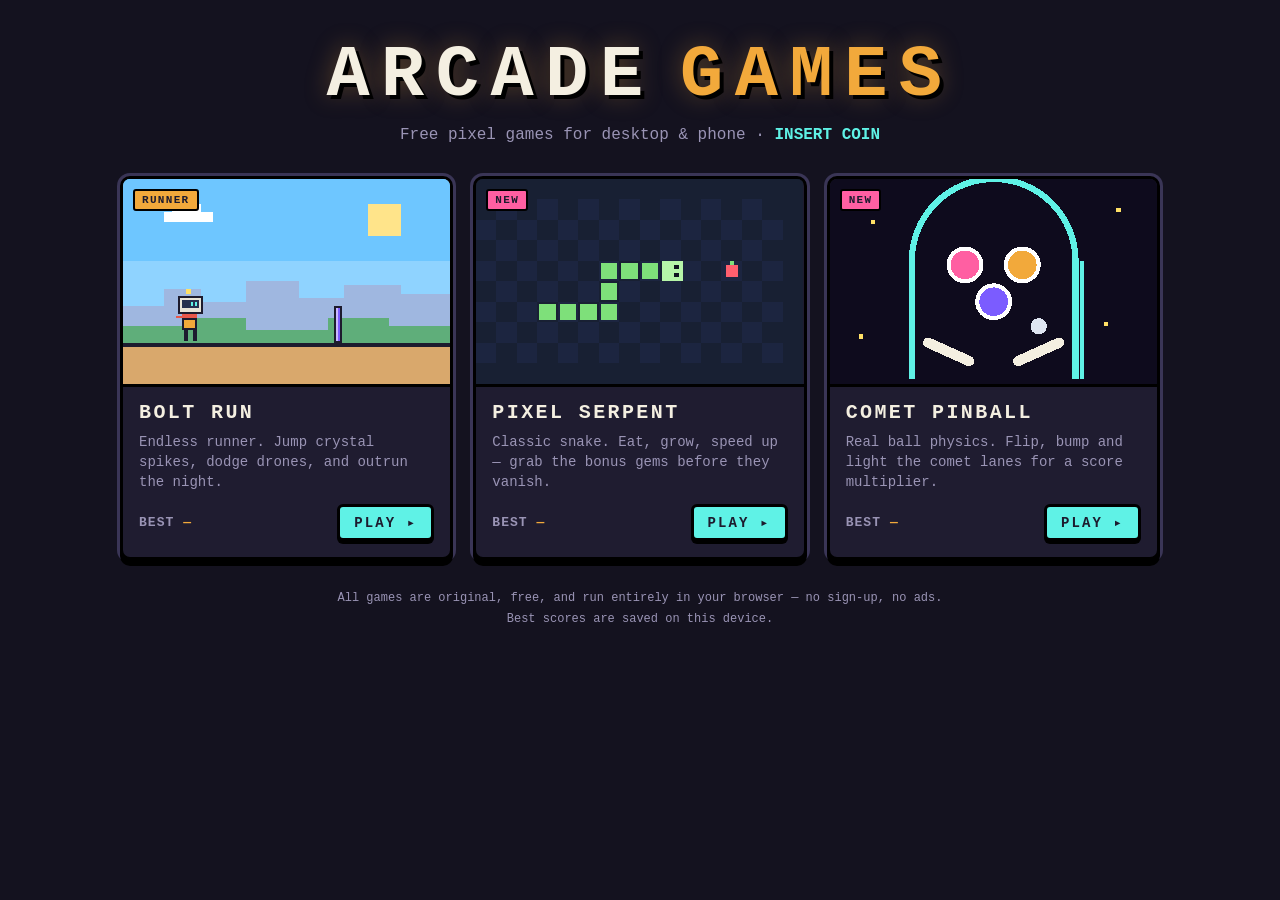
==== index.html @ b9a2b7dc "Arcade homepage, shared styles and sound" ====
<!doctype html>
<html lang="en">
<head>
  <meta charset="utf-8">
  <meta name="viewport" content="width=device-width, initial-scale=1, viewport-fit=cut">
  <meta name="theme-color" content="#14121f">
  <meta name="description" content="Arcade Games — free pixel-art browser games: Bolt Run, Pixel Serpent and Comet Pinball. Play on desktop or phone.">
  <meta name="apple-mobile-web-app-capable" content="yes">
  <meta name="mobile-web-app-capable" content="yes">
  <meta name="apple-mobile-web-app-status-bar-style" content="black-translucent">
  <meta name="apple-mobile-web-app-title" content="Arcade">
  <title>Arcade Games</title>
  <link rel="stylesheet" href="shared.css">
  <style>
    body { display: flex; justify-content: center; }
    .home { width: min(100%, 1040px); display: flex; flex-direction: column; gap: 28px; padding-bottom: 24px; }

    .hero { text-align: center; padding: 28px 0 4px; }
    .marquee {
      margin: 0;
      font-size: clamp(34px, 9vw, 72px);
      font-weight: 900;
      letter-spacing: 0.16em;
      line-height: 1;
      text-shadow: 4px 4px 0 #000, 0 0 24px rgba(242, 169, 59, 0.35);
    }
    .marquee span { color: var(--accent); margin-left: 0.35em; }
    @media (max-width: 520px) { .marquee span { display: block; margin: 0.15em 0 0; } }
    .tagline { margin: 14px 0 0; color: var(--muted); font-size: clamp(13px, 2.6vw, 16px); }
    .blink { animation: blink 1.1s steps(2) infinite; color: var(--accent-2); font-weight: 900; }
    @keyframes blink { 50% { opacity: 0; } }

    .grid {
      display: grid;
      grid-template-columns: repeat(auto-fit, minmax(260px, 1fr));
      gap: 20px;
    }

    .card {
      position: relative;
      display: flex;
      flex-direction: column;
      background: var(--panel);
      border: 3px solid #000;
      border-radius: 10px;
      box-shadow: 0 6px 0 #000, 0 0 0 3px var(--line);
      overflow: hidden;
      color: var(--ink);
      text-decoration: none;
      transition: transform 0.12s, box-shadow 0.12s;
    }
    .card:hover, .card:focus-visible { transform: translateY(-4px); box-shadow: 0 10px 0 #000, 0 0 0 3px var(--accent); outline: none; }
    .card:active { transform: translateY(2px); box-shadow: 0 3px 0 #000, 0 0 0 3px var(--accent); }

    .thumb { aspect-ratio: 16 / 10; display: block; width: 100%; image-rendering: pixelated; border-bottom: 3px solid #000; }
    .thumb svg { width: 100%; height: 100%; display: block; shape-rendering: crispEdges; }

    .card-body { padding: 14px 16px 16px; display: flex; flex-direction: column; gap: 8px; flex: 1; }
    .card h2 { margin: 0; font-size: 20px; letter-spacing: 0.12em; }
    .card p { margin: 0; color: var(--muted); font-size: 14px; line-height: 1.45; flex: 1; }
    .meta { display: flex; align-items: center; justify-content: space-between; gap: 8px; margin-top: 4px; }
    .best { font-size: 13px; font-weight: 700; color: var(--muted); letter-spacing: 0.08em; }
    .best b { color: var(--accent); }
    .play {
      font-weight: 900;
      letter-spacing: 0.15em;
      font-size: 14px;
      color: #1d1b2e;
      background: var(--accent-2);
      padding: 7px 14px;
      border: 3px solid #000;
      border-radius: 6px;
      box-shadow: 0 3px 0 #000;
    }
    .tag {
      position: absolute; top: 10px; left: 10px;
      font-size: 11px; font-weight: 900; letter-spacing: 0.12em;
      padding: 3px 7px; border-radius: 3px; border: 2px solid #000;
      color: #1d1b2e; background: var(--accent);
    }
    .tag.new { background: var(--pink); }

    footer { text-align: center; color: var(--muted); font-size: 12px; line-height: 1.7; }

    @media (prefers-reduced-motion: reduce) { .blink { animation: none; } .card { transition: none; } }
  </style>
</head>
<body>
  <main class="home">
    <header class="hero">
      <h1 class="marquee">ARCADE<span>GAMES</span></h1>
      <p class="tagline">Free pixel games for desktop &amp; phone · <span class="blink">INSERT COIN</span></p>
    </header>

    <section class="grid" aria-label="Games">
      <!-- Bolt Run lives in its own repo; link stays the same. -->
      <a class="card" href="https://prathameshbodhankar.github.io/bolt-run/" data-game="bolt-run">
        <span class="tag">RUNNER</span>
        <span class="thumb" aria-hidden="true">
          <svg viewBox="0 0 160 100">
            <rect width="160" height="100" fill="#8fd3ff"/>
            <rect y="0" width="160" height="40" fill="#6ec6ff"/>
            <rect x="120" y="12" width="16" height="16" fill="#ffe48a"/>
            <rect x="20" y="16" width="24" height="5" fill="#fff"/><rect x="24" y="12" width="14" height="4" fill="#fff"/>
            <path d="M0 62h20v-8h18v6h22v-10h26v8h22v-6h28v4h24v40H0z" fill="#9fb7e0"/>
            <path d="M0 72h30v-4h30v6h40v-6h30v4h30v24H0z" fill="#5fae7a"/>
            <rect y="80" width="160" height="20" fill="#d9a86c"/><rect y="80" width="160" height="2" fill="#1d1b2e"/>
            <!-- robot -->
            <g transform="translate(26 54)">
              <rect x="5" y="0" width="2" height="2" fill="#ffe066"/>
              <rect x="1" y="3" width="12" height="9" fill="#1d1b2e"/><rect x="2" y="4" width="10" height="7" fill="#e8e4d8"/>
              <rect x="3" y="5" width="8" height="4" fill="#26304f"/><rect x="7" y="6" width="1" height="2" fill="#5ff2e6"/><rect x="9" y="6" width="1" height="2" fill="#5ff2e6"/>
              <rect x="3" y="12" width="7" height="2" fill="#e8574a"/><rect x="0" y="13" width="3" height="1" fill="#e8574a"/>
              <rect x="3" y="14" width="7" height="6" fill="#1d1b2e"/><rect x="4" y="15" width="5" height="4" fill="#f2a93b"/>
              <rect x="4" y="20" width="2" height="5" fill="#1d1b2e"/><rect x="8" y="20" width="2" height="5" fill="#1d1b2e"/>
            </g>
            <g transform="translate(100 62)"><rect x="3" y="0" width="4" height="18" fill="#1d1b2e"/><rect x="4" y="1" width="2" height="16" fill="#7b5cff"/><rect x="4" y="1" width="1" height="16" fill="#c9b8ff"/></g>
          </svg>
        </span>
        <span class="card-body">
          <h2>BOLT RUN</h2>
          <p>Endless runner. Jump crystal spikes, dodge drones, and outrun the night.</p>
          <span class="meta"><span class="best">BEST <b data-hi="boltrun.hi">—</b></span><span class="play">PLAY ▸</span></span>
        </span>
      </a>

      <a class="card" href="snake/" data-game="snake">
        <span class="tag new">NEW</span>
        <span class="thumb" aria-hidden="true">
          <svg viewBox="0 0 160 100">
            <rect width="160" height="100" fill="#10131f"/>
            <g fill="#182033">
              <rect x="0" y="0" width="160" height="100"/>
            </g>
            <g fill="#1c2540">
              <rect x="10" y="10" width="10" height="10"/><rect x="30" y="10" width="10" height="10"/><rect x="50" y="10" width="10" height="10"/><rect x="70" y="10" width="10" height="10"/><rect x="90" y="10" width="10" height="10"/><rect x="110" y="10" width="10" height="10"/><rect x="130" y="10" width="10" height="10"/>
              <rect x="0" y="20" width="10" height="10"/><rect x="20" y="20" width="10" height="10"/><rect x="40" y="20" width="10" height="10"/><rect x="60" y="20" width="10" height="10"/><rect x="80" y="20" width="10" height="10"/><rect x="100" y="20" width="10" height="10"/><rect x="120" y="20" width="10" height="10"/><rect x="140" y="20" width="10" height="10"/>
              <rect x="10" y="30" width="10" height="10"/><rect x="30" y="30" width="10" height="10"/><rect x="50" y="30" width="10" height="10"/><rect x="70" y="30" width="10" height="10"/><rect x="90" y="30" width="10" height="10"/><rect x="110" y="30" width="10" height="10"/><rect x="130" y="30" width="10" height="10"/>
              <rect x="0" y="40" width="10" height="10"/><rect x="20" y="40" width="10" height="10"/><rect x="40" y="40" width="10" height="10"/><rect x="60" y="40" width="10" height="10"/><rect x="80" y="40" width="10" height="10"/><rect x="100" y="40" width="10" height="10"/><rect x="120" y="40" width="10" height="10"/><rect x="140" y="40" width="10" height="10"/>
              <rect x="10" y="50" width="10" height="10"/><rect x="30" y="50" width="10" height="10"/><rect x="50" y="50" width="10" height="10"/><rect x="70" y="50" width="10" height="10"/><rect x="90" y="50" width="10" height="10"/><rect x="110" y="50" width="10" height="10"/><rect x="130" y="50" width="10" height="10"/>
              <rect x="0" y="60" width="10" height="10"/><rect x="20" y="60" width="10" height="10"/><rect x="40" y="60" width="10" height="10"/><rect x="60" y="60" width="10" height="10"/><rect x="80" y="60" width="10" height="10"/><rect x="100" y="60" width="10" height="10"/><rect x="120" y="60" width="10" height="10"/><rect x="140" y="60" width="10" height="10"/>
              <rect x="10" y="70" width="10" height="10"/><rect x="30" y="70" width="10" height="10"/><rect x="50" y="70" width="10" height="10"/><rect x="70" y="70" width="10" height="10"/><rect x="90" y="70" width="10" height="10"/><rect x="110" y="70" width="10" height="10"/><rect x="130" y="70" width="10" height="10"/>
              <rect x="0" y="80" width="10" height="10"/><rect x="20" y="80" width="10" height="10"/><rect x="40" y="80" width="10" height="10"/><rect x="60" y="80" width="10" height="10"/><rect x="80" y="80" width="10" height="10"/><rect x="100" y="80" width="10" height="10"/><rect x="120" y="80" width="10" height="10"/><rect x="140" y="80" width="10" height="10"/>
            </g>
            <g fill="#7ee07a">
              <rect x="31" y="61" width="8" height="8"/><rect x="41" y="61" width="8" height="8"/><rect x="51" y="61" width="8" height="8"/><rect x="61" y="61" width="8" height="8"/>
              <rect x="61" y="51" width="8" height="8"/><rect x="61" y="41" width="8" height="8"/><rect x="71" y="41" width="8" height="8"/><rect x="81" y="41" width="8" height="8"/>
            </g>
            <rect x="91" y="40" width="10" height="10" fill="#b6f5a8"/>
            <rect x="97" y="42" width="2" height="2" fill="#10131f"/><rect x="97" y="46" width="2" height="2" fill="#10131f"/>
            <rect x="122" y="42" width="6" height="6" fill="#ff5f6e"/><rect x="124" y="40" width="2" height="2" fill="#7ee07a"/>
          </svg>
        </span>
        <span class="card-body">
          <h2>PIXEL SERPENT</h2>
          <p>Classic snake. Eat, grow, speed up — grab the bonus gems before they vanish.</p>
          <span class="meta"><span class="best">BEST <b data-hi="arcade.snake.hi">—</b></span><span class="play">PLAY ▸</span></span>
        </span>
      </a>

      <a class="card" href="pinball/" data-game="pinball">
        <span class="tag new">NEW</span>
        <span class="thumb" aria-hidden="true">
          <svg viewBox="0 0 160 100">
            <rect width="160" height="100" fill="#0e0b1d"/>
            <path d="M40 98V40a40 40 0 0 1 80 0v58" fill="none" stroke="#5ff2e6" stroke-width="3"/>
            <circle cx="66" cy="42" r="8" fill="#ff5fa2" stroke="#fff" stroke-width="2"/>
            <circle cx="94" cy="42" r="8" fill="#f2a93b" stroke="#fff" stroke-width="2"/>
            <circle cx="80" cy="60" r="8" fill="#7b5cff" stroke="#fff" stroke-width="2"/>
            <path d="M48 80l20 9" stroke="#f4efe1" stroke-width="5" stroke-linecap="round"/>
            <path d="M112 80l-20 9" stroke="#f4efe1" stroke-width="5" stroke-linecap="round"/>
            <circle cx="102" cy="72" r="4" fill="#dfe6f2"/>
            <rect x="122" y="40" width="2" height="58" fill="#5ff2e6"/>
            <g fill="#ffe066"><rect x="20" y="20" width="2" height="2"/><rect x="140" y="14" width="2" height="2"/><rect x="134" y="70" width="2" height="2"/><rect x="14" y="76" width="2" height="2"/></g>
          </svg>
        </span>
        <span class="card-body">
          <h2>COMET PINBALL</h2>
          <p>Real ball physics. Flip, bump and light the comet lanes for a score multiplier.</p>
          <span class="meta"><span class="best">BEST <b data-hi="arcade.pinball.hi">—</b></span><span class="play">PLAY ▸</span></span>
        </span>
      </a>
    </section>

    <footer>
      All games are original, free, and run entirely in your browser — no sign-up, no ads.<br>
      Best scores are saved on this device.
    </footer>
  </main>

  <script>
    // Show personal bests (same origin, so Bolt Run's saved score is visible too).
    document.querySelectorAll('[data-hi]').forEach((el) => {
      let v = null;
      try { v = localStorage.getItem(el.dataset.hi); } catch (e) { /* storage blocked */ }
      const n = parseInt(v, 10);
      if (n > 0) el.textContent = String(n).padStart(5, '0');
    });
  </script>
</body>
</html>
---- shared.css ----
/* Shared look for the Arcade homepage and its games (matches Bolt Run). */
:root {
  --bg: #14121f;
  --panel: #1f1c30;
  --line: #3a3556;
  --ink: #f4efe1;
  --muted: #9a94b5;
  --accent: #f2a93b;
  --accent-2: #5ff2e6;
  --pink: #ff5fa2;
  --green: #7ee07a;
  --danger: #ff6a5c;
  --pixel-font: "Courier New", ui-monospace, SFMono-Regular, Menlo, monospace;
}

* { box-sizing: border-box; }
[hidden] { display: none !important; }

html {
  -webkit-text-size-adjust: 100%;
  text-size-adjust: 100%;
}

html, body {
  margin: 0;
  background: var(--bg);
  color: var(--ink);
  font-family: var(--pixel-font);
  -webkit-tap-highlight-color: transparent;
}

body {
  min-height: 100vh;
  min-height: 100dvh;
  padding:
    max(12px, env(safe-area-inset-top))
    max(16px, env(safe-area-inset-right))
    max(12px, env(safe-area-inset-bottom))
    max(16px, env(safe-area-inset-left));
}

a { color: var(--accent-2); }

kbd {
  display: inline-block;
  padding: 1px 6px;
  font: 700 0.85em var(--pixel-font);
  background: var(--panel);
  border: 1px solid #4a4568;
  border-bottom-width: 3px;
  border-radius: 4px;
  color: var(--ink);
}

/* ---------- Game page chrome (Snake / Pinball) ---------- */
.game-page {
  overscroll-behavior: none;
  touch-action: manipulation;
  display: flex;
  justify-content: center;
}

.game-app {
  width: 100%;
  display: flex;
  flex-direction: column;
  align-items: center;
  gap: 10px;
}

.topbar {
  width: 100%;
  display: flex;
  align-items: center;
  justify-content: space-between;
  gap: 8px;
}

.back {
  display: inline-flex;
  align-items: center;
  gap: 6px;
  height: 40px;
  padding: 0 12px;
  color: var(--ink);
  text-decoration: none;
  font-weight: 700;
  background: var(--panel);
  border: 2px solid var(--line);
  border-radius: 6px;
  box-shadow: 0 3px 0 #000;
}
.back:hover { border-color: var(--accent); }
.back { white-space: nowrap; }
@media (max-width: 480px) { .back-txt { display: none; } .back { width: 40px; justify-content: center; padding: 0; } }

.logo {
  margin: 0;
  font-size: clamp(16px, 4.2vw, 26px);
  font-weight: 900;
  letter-spacing: 0.14em;
  text-shadow: 3px 3px 0 #000;
  white-space: nowrap;
}
.logo span { color: var(--accent); margin-left: 0.25em; }

.controls { display: flex; gap: 8px; }

.icon-btn {
  -webkit-appearance: none;
  appearance: none;
  padding: 0;
  width: 40px;
  height: 40px;
  display: grid;
  place-items: center;
  background: var(--panel);
  color: var(--ink);
  border: 2px solid var(--line);
  border-radius: 6px;
  box-shadow: 0 3px 0 #000;
  cursor: pointer;
}
.icon-btn:hover { border-color: var(--accent); }
.icon-btn:active { transform: translateY(2px); box-shadow: 0 1px 0 #000; }
.icon-btn:focus-visible, .back:focus-visible { outline: 2px solid var(--accent-2); outline-offset: 2px; }
.icon-btn svg { width: 18px; height: 18px; fill: currentColor; }
.icon-btn .ico-off { display: none; }
.icon-btn[aria-pressed="true"] .ico-on { display: none; }
.icon-btn[aria-pressed="true"] .ico-off { display: block; color: var(--danger); }

.hudbar {
  width: 100%;
  display: flex;
  justify-content: space-between;
  font-weight: 900;
  letter-spacing: 0.1em;
  font-size: clamp(13px, 3.4vw, 18px);
  text-shadow: 2px 2px 0 #000;
}
.hudbar .muted { color: var(--muted); }

.stage {
  position: relative;
  border: 3px solid #000;
  border-radius: 8px;
  overflow: hidden;
  box-shadow: 0 6px 0 #000, 0 0 0 3px var(--line);
  touch-action: none;
  user-select: none;
  -webkit-user-select: none;
  -webkit-touch-callout: none;
}
.stage canvas { display: block; width: 100%; height: 100%; }

.overlay {
  position: absolute;
  inset: 0;
  display: flex;
  flex-direction: column;
  align-items: center;
  justify-content: center;
  gap: 8px;
  padding: 12px;
  text-align: center;
  background: rgba(10, 8, 20, 0.55);
  pointer-events: none;
  transition: opacity 0.18s;
}
.overlay.hidden { opacity: 0; }
.overlay p { margin: 0; text-shadow: 2px 2px 0 #000; }
.ov-title { font-size: clamp(22px, 6vw, 36px); font-weight: 900; letter-spacing: 0.18em; }
.ov-sub { font-size: clamp(12px, 3vw, 15px); font-weight: 700; line-height: 1.5; }
.ov-badge {
  font-weight: 900;
  color: #1d1b2e;
  background: var(--accent);
  padding: 3px 10px;
  border-radius: 3px;
  text-shadow: none !important;
}

.help {
  margin: 2px 0 0;
  display: flex;
  flex-wrap: wrap;
  justify-content: center;
  gap: 6px 16px;
  color: var(--muted);
  font-size: 13px;
  text-align: center;
}
.help .touch { display: none; }
@media (hover: none) and (pointer: coarse) {
  .help span { display: none; }
  .help .touch { display: inline; }
}
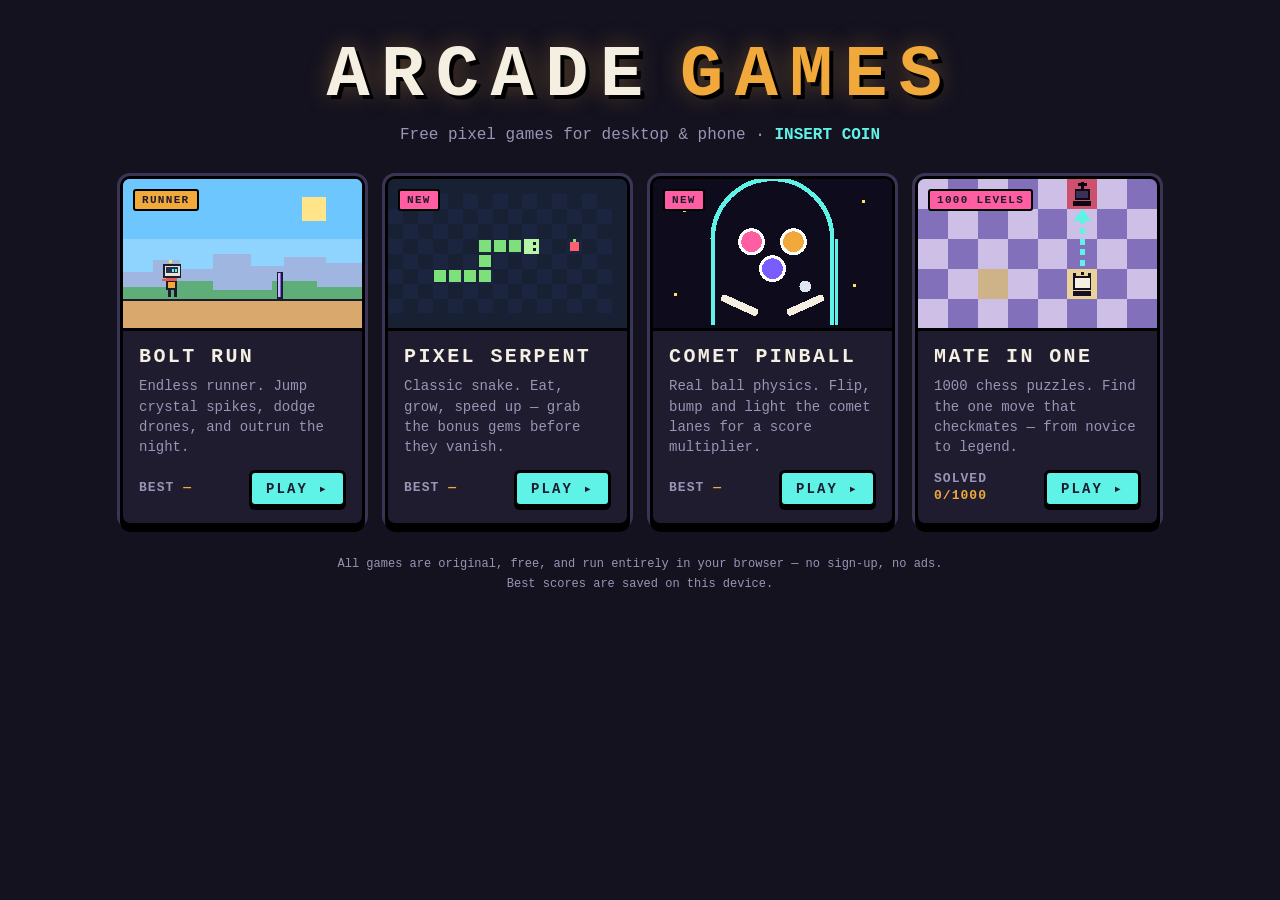
==== commit bbdddbf5: "Add files via upload" ====
--- a/index.html
+++ b/index.html
@@ -4,7 +4,7 @@
   <meta charset="utf-8">
   <meta name="viewport" content="width=device-width, initial-scale=1, viewport-fit=cut">
   <meta name="theme-color" content="#14121f">
-  <meta name="description" content="Arcade Games — free pixel-art browser games: Bolt Run, Pixel Serpent and Comet Pinball. Play on desktop or phone.">
+  <meta name="description" content="Arcade Games — free pixel-art browser games: Bolt Run, Pixel Serpent, Comet Pinball and Mate in One (1000 chess puzzles). Play on desktop or phone.">
   <meta name="apple-mobile-web-app-capable" content="yes">
   <meta name="mobile-web-app-capable" content="yes">
   <meta name="apple-mobile-web-app-status-bar-style" content="black-translucent">
@@ -32,7 +32,7 @@
 
     .grid {
       display: grid;
-      grid-template-columns: repeat(auto-fit, minmax(260px, 1fr));
+      grid-template-columns: repeat(auto-fit, minmax(230px, 1fr));
       gap: 20px;
     }
 
@@ -59,9 +59,10 @@
     .card h2 { margin: 0; font-size: 20px; letter-spacing: 0.12em; }
     .card p { margin: 0; color: var(--muted); font-size: 14px; line-height: 1.45; flex: 1; }
     .meta { display: flex; align-items: center; justify-content: space-between; gap: 8px; margin-top: 4px; }
-    .best { font-size: 13px; font-weight: 700; color: var(--muted); letter-spacing: 0.08em; }
+    .best { line-height: 1.3; font-size: 13px; font-weight: 700; color: var(--muted); letter-spacing: 0.08em; }
     .best b { color: var(--accent); }
     .play {
+      white-space: nowrap;
       font-weight: 900;
       letter-spacing: 0.15em;
       font-size: 14px;
@@ -180,6 +181,34 @@
           <span class="meta"><span class="best">BEST <b data-hi="arcade.pinball.hi">—</b></span><span class="play">PLAY ▸</span></span>
         </span>
       </a>
+      <a class="card" href="chess/" data-game="mate">
+        <span class="tag new">1000 LEVELS</span>
+        <span class="thumb" aria-hidden="true">
+          <svg viewBox="0 0 160 100">
+            <rect width="160" height="100" fill="#8370ba"/>
+            <g fill="#cdbfe6">
+              <rect x="0" y="0" width="20" height="20"/><rect x="40" y="0" width="20" height="20"/><rect x="80" y="0" width="20" height="20"/><rect x="120" y="0" width="20" height="20"/>
+              <rect x="20" y="20" width="20" height="20"/><rect x="60" y="20" width="20" height="20"/><rect x="100" y="20" width="20" height="20"/><rect x="140" y="20" width="20" height="20"/>
+              <rect x="0" y="40" width="20" height="20"/><rect x="40" y="40" width="20" height="20"/><rect x="80" y="40" width="20" height="20"/><rect x="120" y="40" width="20" height="20"/>
+              <rect x="20" y="60" width="20" height="20"/><rect x="60" y="60" width="20" height="20"/><rect x="100" y="60" width="20" height="20"/><rect x="140" y="60" width="20" height="20"/>
+              <rect x="0" y="80" width="20" height="20"/><rect x="40" y="80" width="20" height="20"/><rect x="80" y="80" width="20" height="20"/><rect x="120" y="80" width="20" height="20"/>
+            </g>
+            <rect x="100" y="0" width="20" height="20" fill="rgba(255,60,60,0.6)"/>
+            <rect x="40" y="60" width="20" height="20" fill="rgba(255,224,102,0.6)"/><rect x="100" y="60" width="20" height="20" fill="rgba(255,224,102,0.6)"/>
+            <!-- black king (in check) -->
+            <g transform="translate(103 2)"><rect x="6" y="0" width="2" height="5" fill="#0b0814"/><rect x="4" y="1" width="6" height="2" fill="#0b0814"/><rect x="2" y="5" width="10" height="7" fill="#0b0814"/><rect x="3" y="6" width="8" height="5" fill="#3a3256"/><rect x="1" y="13" width="12" height="3" fill="#0b0814"/></g>
+            <!-- white queen delivering mate -->
+            <g transform="translate(103 62)"><rect x="1" y="1" width="2" height="2" fill="#140f22"/><rect x="6" y="0" width="2" height="2" fill="#140f22"/><rect x="11" y="1" width="2" height="2" fill="#140f22"/><rect x="1" y="3" width="12" height="9" fill="#140f22"/><rect x="2" y="4" width="10" height="7" fill="#f4efe1"/><rect x="1" y="13" width="12" height="3" fill="#140f22"/></g>
+            <path d="M110 58V24" stroke="#5ff2e6" stroke-width="3" stroke-dasharray="4 3"/>
+            <path d="M104 28l6-8 6 8z" fill="#5ff2e6"/>
+          </svg>
+        </span>
+        <span class="card-body">
+          <h2>MATE IN ONE</h2>
+          <p>1000 chess puzzles. Find the one move that checkmates — from novice to legend.</p>
+          <span class="meta"><span class="best">SOLVED <b data-solved="arcade.mate1.solved">0/1000</b></span><span class="play">PLAY ▸</span></span>
+        </span>
+      </a>
     </section>
 
     <footer>
@@ -196,6 +225,11 @@
       const n = parseInt(v, 10);
       if (n > 0) el.textContent = String(n).padStart(5, '0');
     });
+    document.querySelectorAll('[data-solved]').forEach((el) => {
+      let v = null;
+      try { v = localStorage.getItem(el.dataset.solved); } catch (e) { /* storage blocked */ }
+      el.textContent = (parseInt(v, 10) || 0) + '/1000';
+    });
   </script>
 </body>
 </html>
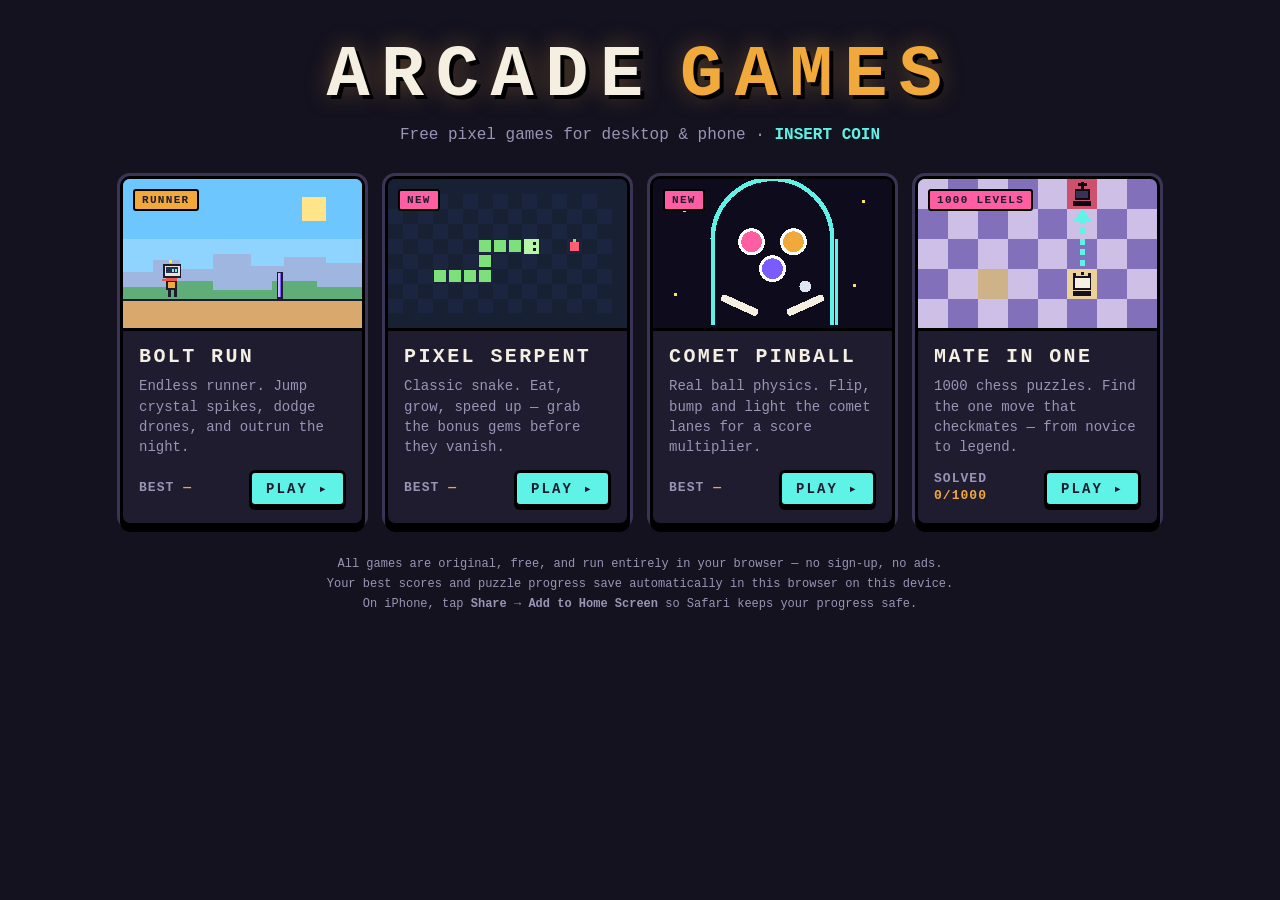
==== commit 92d24eda: "Add files via upload" ====
--- a/index.html
+++ b/index.html
@@ -10,6 +10,7 @@
   <meta name="apple-mobile-web-app-status-bar-style" content="black-translucent">
   <meta name="apple-mobile-web-app-title" content="Arcade">
   <title>Arcade Games</title>
+  <script src="storage.js"></script>
   <link rel="stylesheet" href="shared.css">
   <style>
     body { display: flex; justify-content: center; }
@@ -213,7 +214,8 @@
 
     <footer>
       All games are original, free, and run entirely in your browser — no sign-up, no ads.<br>
-      Best scores are saved on this device.
+      Your best scores and puzzle progress save automatically in this browser on this device.<br>
+      On iPhone, tap <b>Share → Add to Home Screen</b> so Safari keeps your progress safe.
     </footer>
   </main>
 
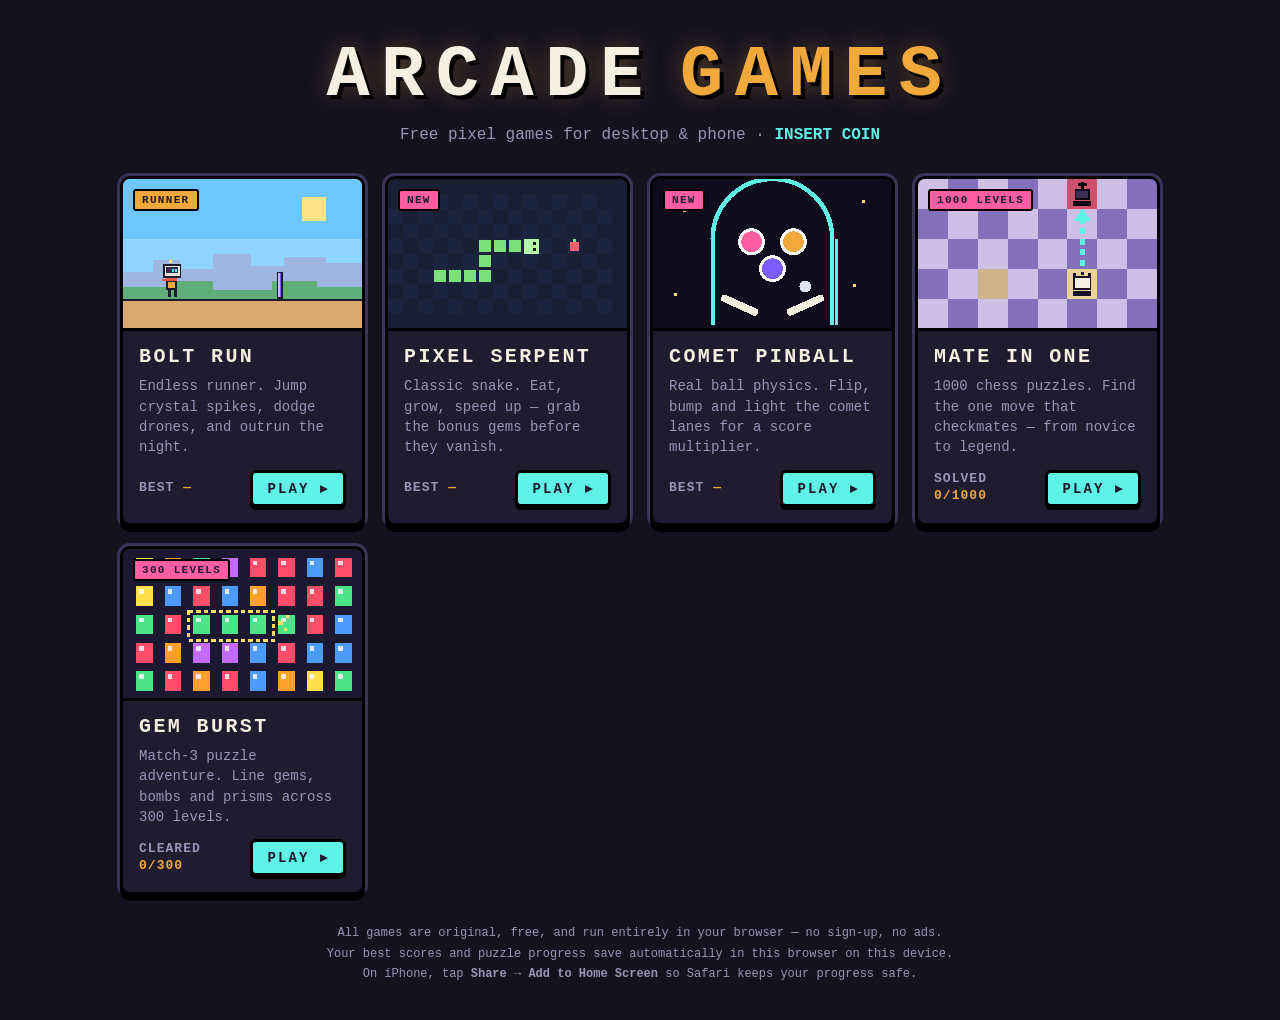
==== commit 6cb2ee3e: "Add files via upload" ====
--- a/index.html
+++ b/index.html
@@ -4,7 +4,7 @@
   <meta charset="utf-8">
   <meta name="viewport" content="width=device-width, initial-scale=1, viewport-fit=cut">
   <meta name="theme-color" content="#14121f">
-  <meta name="description" content="Arcade Games — free pixel-art browser games: Bolt Run, Pixel Serpent, Comet Pinball and Mate in One (1000 chess puzzles). Play on desktop or phone.">
+  <meta name="description" content="Arcade Games — free pixel-art browser games: Bolt Run, Pixel Serpent, Comet Pinball and Mate in One (1000 chess puzzles) and Gem Burst (300 match-3 levels). Play on desktop or phone.">
   <meta name="apple-mobile-web-app-capable" content="yes">
   <meta name="mobile-web-app-capable" content="yes">
   <meta name="apple-mobile-web-app-status-bar-style" content="black-translucent">
@@ -210,6 +210,22 @@
           <span class="meta"><span class="best">SOLVED <b data-solved="arcade.mate1.solved">0/1000</b></span><span class="play">PLAY ▸</span></span>
         </span>
       </a>
+      <a class="card" href="gems/" data-game="gems">
+        <span class="tag new">300 LEVELS</span>
+        <span class="thumb" aria-hidden="true">
+          <svg viewBox="0 0 160 100">
+            <rect width="160" height="100" fill="#1b1830"/>
+            <rect x="9" y="6" width="11" height="13" fill="#ffe14d"/><rect x="11" y="8" width="3" height="3" fill="#fff" opacity=".8"/><rect x="28" y="6" width="11" height="13" fill="#ff9f2e"/><rect x="30" y="8" width="3" height="3" fill="#fff" opacity=".8"/><rect x="47" y="6" width="11" height="13" fill="#4de38a"/><rect x="49" y="8" width="3" height="3" fill="#fff" opacity=".8"/><rect x="66" y="6" width="11" height="13" fill="#c26bff"/><rect x="68" y="8" width="3" height="3" fill="#fff" opacity=".8"/><rect x="85" y="6" width="11" height="13" fill="#ff4d6a"/><rect x="87" y="8" width="3" height="3" fill="#fff" opacity=".8"/><rect x="104" y="6" width="11" height="13" fill="#ff4d6a"/><rect x="106" y="8" width="3" height="3" fill="#fff" opacity=".8"/><rect x="123" y="6" width="11" height="13" fill="#4d9bff"/><rect x="125" y="8" width="3" height="3" fill="#fff" opacity=".8"/><rect x="142" y="6" width="11" height="13" fill="#ff4d6a"/><rect x="144" y="8" width="3" height="3" fill="#fff" opacity=".8"/><rect x="9" y="25" width="11" height="13" fill="#ffe14d"/><rect x="11" y="27" width="3" height="3" fill="#fff" opacity=".8"/><rect x="28" y="25" width="11" height="13" fill="#4d9bff"/><rect x="30" y="27" width="3" height="3" fill="#fff" opacity=".8"/><rect x="47" y="25" width="11" height="13" fill="#ff4d6a"/><rect x="49" y="27" width="3" height="3" fill="#fff" opacity=".8"/><rect x="66" y="25" width="11" height="13" fill="#4d9bff"/><rect x="68" y="27" width="3" height="3" fill="#fff" opacity=".8"/><rect x="85" y="25" width="11" height="13" fill="#ff9f2e"/><rect x="87" y="27" width="3" height="3" fill="#fff" opacity=".8"/><rect x="104" y="25" width="11" height="13" fill="#ff4d6a"/><rect x="106" y="27" width="3" height="3" fill="#fff" opacity=".8"/><rect x="123" y="25" width="11" height="13" fill="#ff4d6a"/><rect x="125" y="27" width="3" height="3" fill="#fff" opacity=".8"/><rect x="142" y="25" width="11" height="13" fill="#4de38a"/><rect x="144" y="27" width="3" height="3" fill="#fff" opacity=".8"/><rect x="9" y="44" width="11" height="13" fill="#4de38a"/><rect x="11" y="46" width="3" height="3" fill="#fff" opacity=".8"/><rect x="28" y="44" width="11" height="13" fill="#ff4d6a"/><rect x="30" y="46" width="3" height="3" fill="#fff" opacity=".8"/><rect x="47" y="44" width="11" height="13" fill="#4de38a"/><rect x="49" y="46" width="3" height="3" fill="#fff" opacity=".8"/><rect x="66" y="44" width="11" height="13" fill="#4de38a"/><rect x="68" y="46" width="3" height="3" fill="#fff" opacity=".8"/><rect x="85" y="44" width="11" height="13" fill="#4de38a"/><rect x="87" y="46" width="3" height="3" fill="#fff" opacity=".8"/><rect x="104" y="44" width="11" height="13" fill="#4de38a"/><rect x="106" y="46" width="3" height="3" fill="#fff" opacity=".8"/><rect x="123" y="44" width="11" height="13" fill="#ff4d6a"/><rect x="125" y="46" width="3" height="3" fill="#fff" opacity=".8"/><rect x="142" y="44" width="11" height="13" fill="#4d9bff"/><rect x="144" y="46" width="3" height="3" fill="#fff" opacity=".8"/><rect x="9" y="63" width="11" height="13" fill="#ff4d6a"/><rect x="11" y="65" width="3" height="3" fill="#fff" opacity=".8"/><rect x="28" y="63" width="11" height="13" fill="#ff9f2e"/><rect x="30" y="65" width="3" height="3" fill="#fff" opacity=".8"/><rect x="47" y="63" width="11" height="13" fill="#c26bff"/><rect x="49" y="65" width="3" height="3" fill="#fff" opacity=".8"/><rect x="66" y="63" width="11" height="13" fill="#c26bff"/><rect x="68" y="65" width="3" height="3" fill="#fff" opacity=".8"/><rect x="85" y="63" width="11" height="13" fill="#4d9bff"/><rect x="87" y="65" width="3" height="3" fill="#fff" opacity=".8"/><rect x="104" y="63" width="11" height="13" fill="#ff4d6a"/><rect x="106" y="65" width="3" height="3" fill="#fff" opacity=".8"/><rect x="123" y="63" width="11" height="13" fill="#4d9bff"/><rect x="125" y="65" width="3" height="3" fill="#fff" opacity=".8"/><rect x="142" y="63" width="11" height="13" fill="#4d9bff"/><rect x="144" y="65" width="3" height="3" fill="#fff" opacity=".8"/><rect x="9" y="82" width="11" height="13" fill="#4de38a"/><rect x="11" y="84" width="3" height="3" fill="#fff" opacity=".8"/><rect x="28" y="82" width="11" height="13" fill="#ff4d6a"/><rect x="30" y="84" width="3" height="3" fill="#fff" opacity=".8"/><rect x="47" y="82" width="11" height="13" fill="#ff9f2e"/><rect x="49" y="84" width="3" height="3" fill="#fff" opacity=".8"/><rect x="66" y="82" width="11" height="13" fill="#ff4d6a"/><rect x="68" y="84" width="3" height="3" fill="#fff" opacity=".8"/><rect x="85" y="82" width="11" height="13" fill="#4d9bff"/><rect x="87" y="84" width="3" height="3" fill="#fff" opacity=".8"/><rect x="104" y="82" width="11" height="13" fill="#ff9f2e"/><rect x="106" y="84" width="3" height="3" fill="#fff" opacity=".8"/><rect x="123" y="82" width="11" height="13" fill="#ffe14d"/><rect x="125" y="84" width="3" height="3" fill="#fff" opacity=".8"/><rect x="142" y="82" width="11" height="13" fill="#4de38a"/><rect x="144" y="84" width="3" height="3" fill="#fff" opacity=".8"/>
+            <rect x="44" y="42" width="57" height="19" fill="none" stroke="#ffe066" stroke-width="2" stroke-dasharray="3 2"/>
+            <g fill="#ffe066"><rect x="104" y="48" width="3" height="3"/><rect x="109" y="44" width="2" height="2"/><rect x="108" y="53" width="2" height="2"/></g>
+          </svg>
+        </span>
+        <span class="card-body">
+          <h2>GEM BURST</h2>
+          <p>Match-3 puzzle adventure. Line gems, bombs and prisms across 300 levels.</p>
+          <span class="meta"><span class="best">CLEARED <b data-gems="arcade.gems.cleared">0/300</b></span><span class="play">PLAY ▸</span></span>
+        </span>
+      </a>
     </section>
 
     <footer>
@@ -226,6 +242,11 @@
       try { v = localStorage.getItem(el.dataset.hi); } catch (e) { /* storage blocked */ }
       const n = parseInt(v, 10);
       if (n > 0) el.textContent = String(n).padStart(5, '0');
+    });
+    document.querySelectorAll('[data-gems]').forEach((el) => {
+      let v = null;
+      try { v = localStorage.getItem(el.dataset.gems); } catch (e) { /* storage blocked */ }
+      el.textContent = (parseInt(v, 10) || 0) + '/300';
     });
     document.querySelectorAll('[data-solved]').forEach((el) => {
       let v = null;
